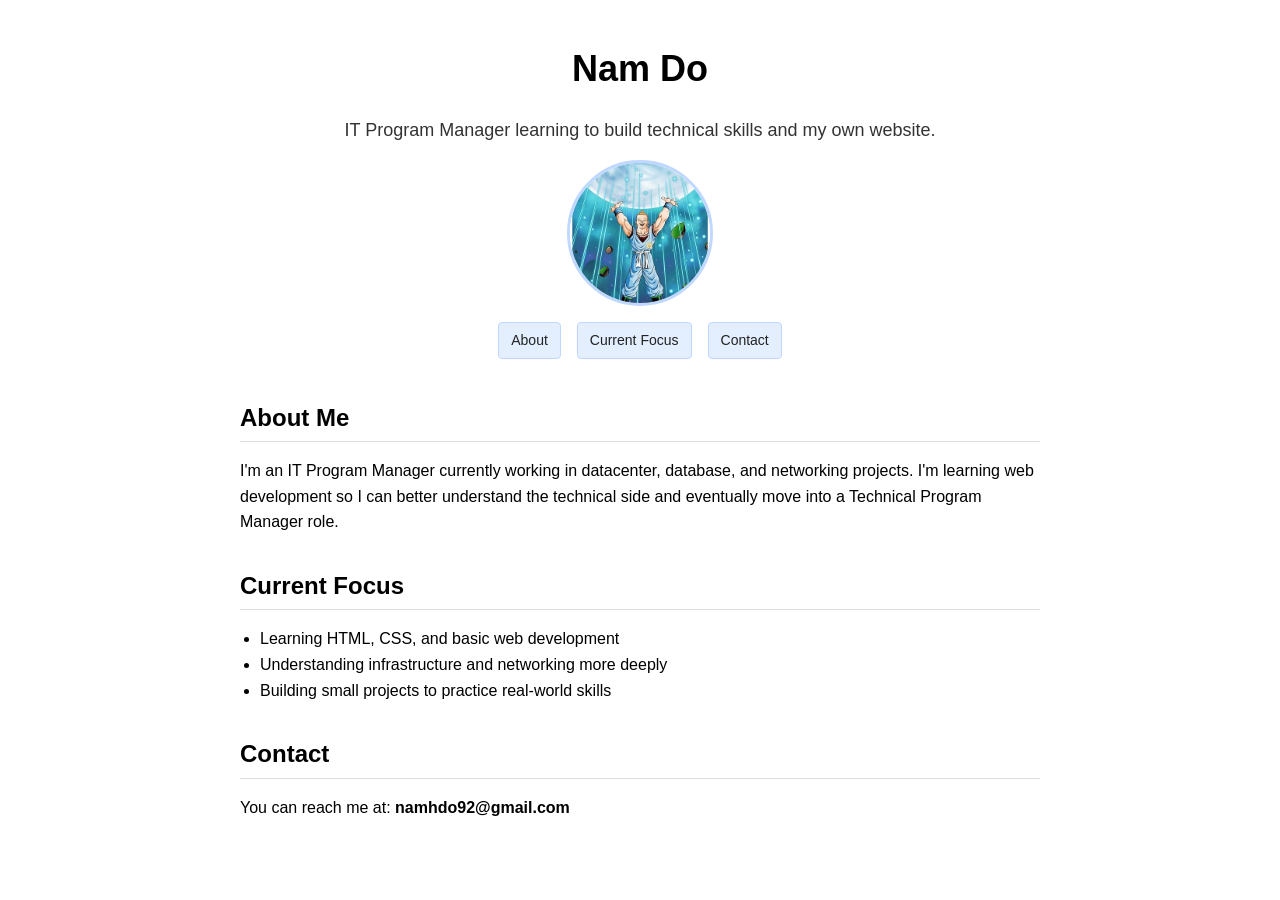
==== index.html @ 0db56769 "Add files via upload" ====
<link rel="stylesheet" href="styles.css">
<body>
    <header>
        <h1>Nam Do</h1>
        <p>IT Program Manager learning to build technical skills and my own website.</p>
      
        <img src="profile.jpg" alt="Photo of Nam Do" class="profile-photo">
      
        <nav>
          <a href="#about">About</a>
          <a href="#focus">Current Focus</a>
          <a href="#contact">Contact</a>
        </nav>
      </header>
      
  
    <main>
      <section id="about">
        <h2>About Me</h2>
        <p>
          I'm an IT Program Manager currently working in datacenter, database, and networking projects.
          I'm learning web development so I can better understand the technical side and eventually move
          into a Technical Program Manager role.
        </p>
      </section>
  
      <section id="focus">
        <h2>Current Focus</h2>
        <ul>
          <li>Learning HTML, CSS, and basic web development</li>
          <li>Understanding infrastructure and networking more deeply</li>
          <li>Building small projects to practice real-world skills</li>
        </ul>
      </section>
  
      <section id="contact">
        <h2>Contact</h2>
        <p>You can reach me at: <strong>namhdo92@gmail.com</strong></p>
      </section>
    </main>
  </body>
---- styles.css ----
body {
    font-family: Arial, sans-serif;
    max-width: 800px;
    margin: 40px auto;
    line-height: 1.6;
    padding: 0 16px;
  }
  
  header {
    text-align: center;
    margin-bottom: 40px;
  }
  
  h1 {
    font-size: 36px;
    margin-bottom: 8px;
  }
  
  header p {
    font-size: 18px;
    color: #333;
    margin-bottom: 16px;
  }
  
  /* New: navigation bar */
  nav {
    display: flex;
    justify-content: center;
    gap: 16px;
    margin-bottom: 24px;
  }
  
  nav a {
    text-decoration: none;
    padding: 6px 12px;
    border-radius: 4px;
    border: 1px solid #c0d8ff;
    background-color: #e3efff;
    color: #222;
    font-size: 14px;
  }
  
  nav a:hover {
    background-color: #c9ddff;
  }
  
  section {
    margin-bottom: 32px;
  }
  
  h2 {
    font-size: 24px;
    margin-bottom: 8px;
    border-bottom: 1px solid #ddd;
    padding-bottom: 4px;
  }
  
  ul {
    padding-left: 20px;
  }
  .profile-photo {
    width: 140px;
    height: 140px;
    border-radius: 50%;
    object-fit: cover;
    display: block;
    margin: 16px auto;
    border: 3px solid #c0d8ff;
  }
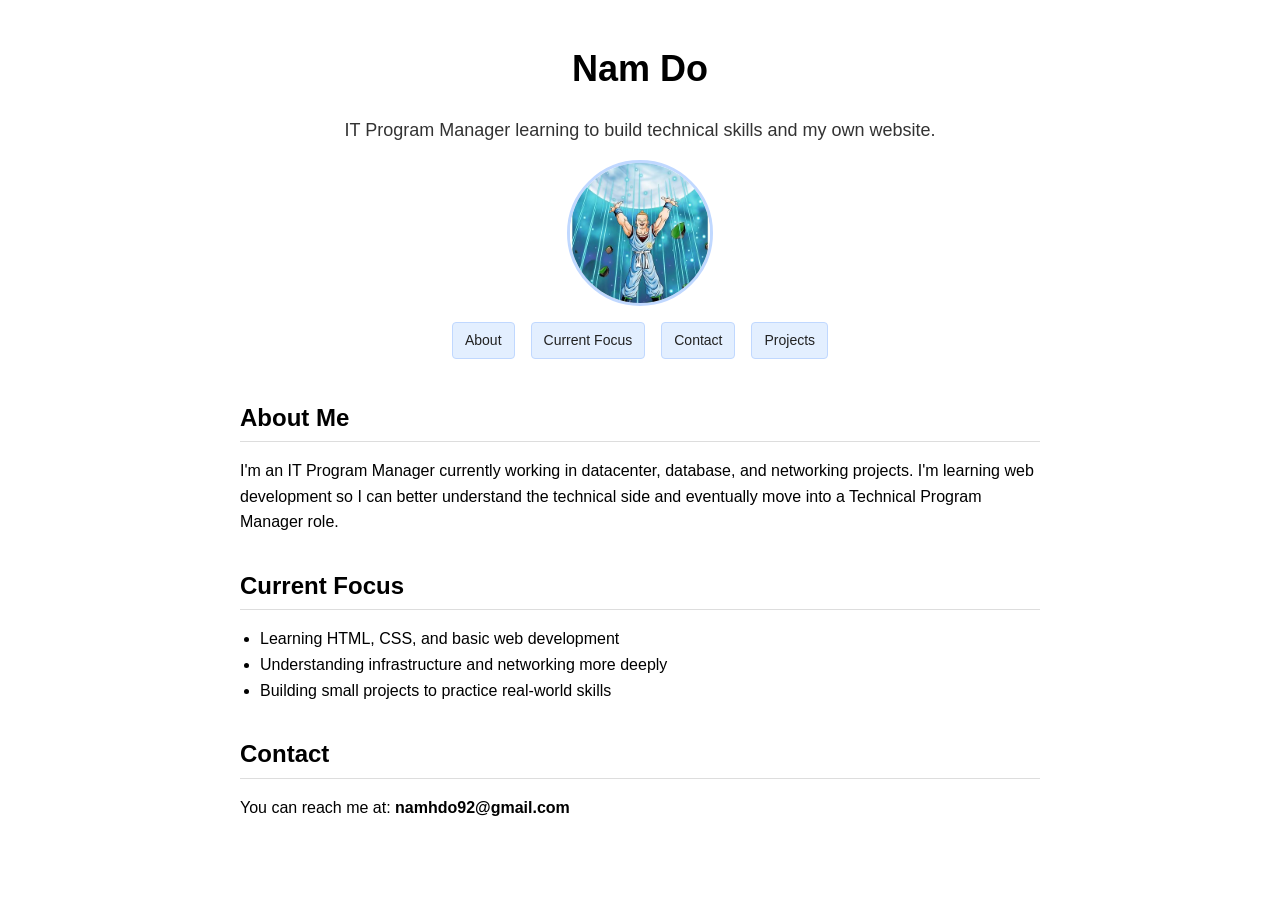
==== commit 8eb5e71b: "Add files via upload" ====
--- a/index.html
+++ b/index.html
@@ -10,6 +10,7 @@
           <a href="#about">About</a>
           <a href="#focus">Current Focus</a>
           <a href="#contact">Contact</a>
+          <a href="projects.html">Projects</a>
         </nav>
       </header>
       
--- a/styles.css
+++ b/styles.css
@@ -67,6 +67,29 @@
     margin: 16px auto;
     border: 3px solid #c0d8ff;
   }
+  .project-card {
+    border: 1px solid #ddd;
+    border-radius: 8px;
+    padding: 16px 20px;
+    margin-bottom: 20px;
+    background-color: #fafbff;
+    box-shadow: 0 1px 2px rgba(15, 23, 42, 0.08);
+  }
+  
+  .project-card h3 {
+    margin-top: 0;
+    margin-bottom: 8px;
+  }
+  
+  .project-card p {
+    margin-bottom: 8px;
+  }
+  
+  .project-card ul {
+    margin: 0;
+    padding-left: 20px;
+  }
+  
   
   
   
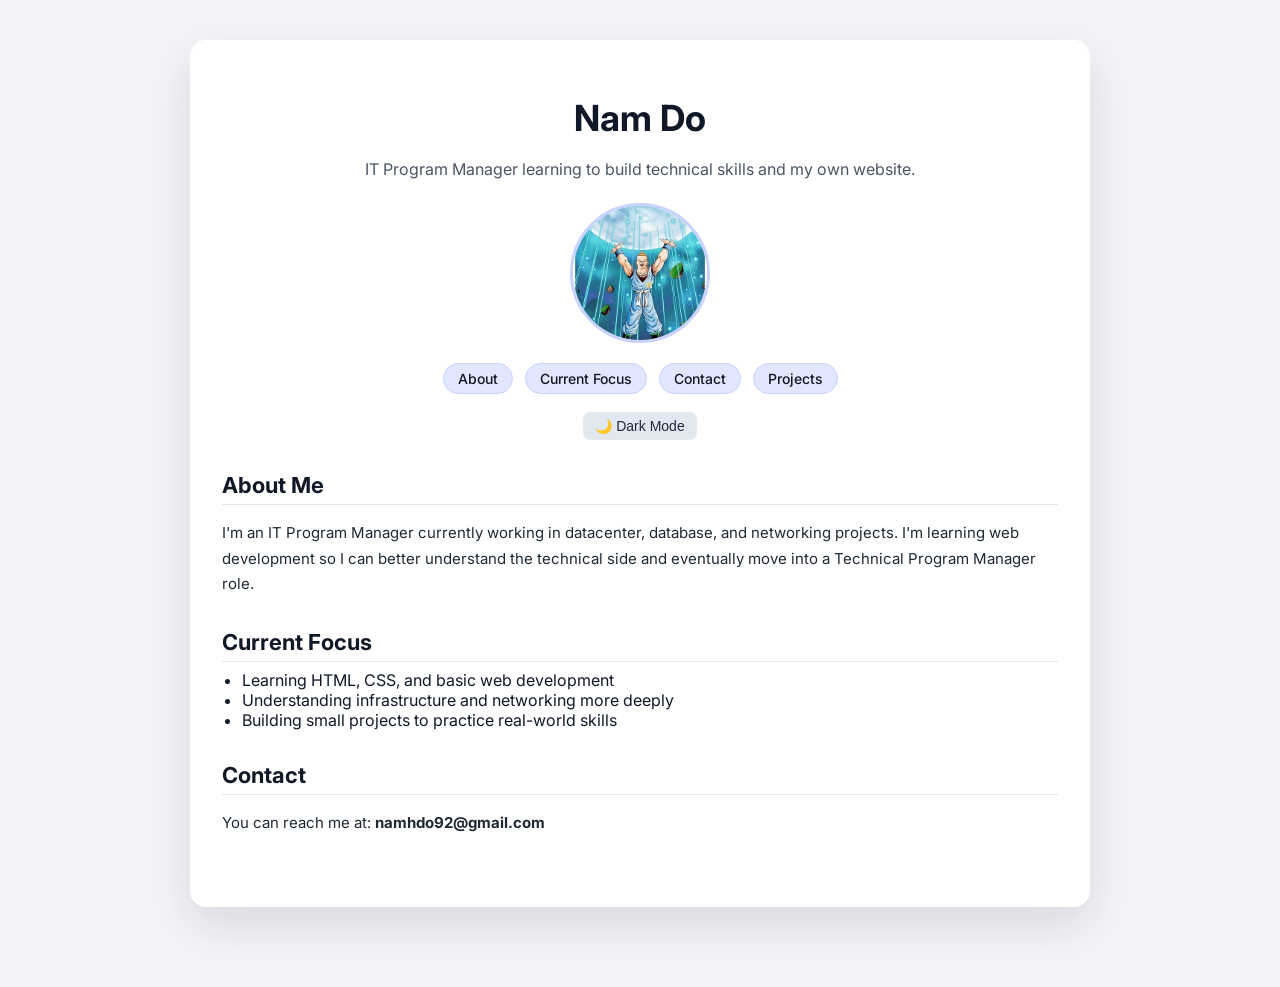
==== commit b14fa8a7: "Add files via upload" ====
--- a/index.html
+++ b/index.html
@@ -1,20 +1,37 @@
-<link rel="stylesheet" href="styles.css">
+<!DOCTYPE html>
+<html lang="en">
+<head>
+  <meta charset="UTF-8" />
+  <title>Nam Do – Personal Site</title>
+
+  <!-- Modern Inter font -->
+  <link rel="preconnect" href="https://fonts.googleapis.com">
+  <link rel="preconnect" href="https://fonts.gstatic.com" crossorigin>
+  <link href="https://fonts.googleapis.com/css2?family=Inter:wght@400;500;600;700&display=swap" rel="stylesheet">
+
+  <!-- Your stylesheet -->
+  <link rel="stylesheet" href="styles.css" />
+</head>
+
 <body>
+  <div class="page">
     <header>
-        <h1>Nam Do</h1>
-        <p>IT Program Manager learning to build technical skills and my own website.</p>
-      
-        <img src="profile.jpg" alt="Photo of Nam Do" class="profile-photo">
-      
-        <nav>
-          <a href="#about">About</a>
-          <a href="#focus">Current Focus</a>
-          <a href="#contact">Contact</a>
-          <a href="projects.html">Projects</a>
-        </nav>
-      </header>
-      
-  
+      <h1>Nam Do</h1>
+      <p>IT Program Manager learning to build technical skills and my own website.</p>
+
+      <img src="profile.jpg" alt="Photo of Nam Do" class="profile-photo">
+
+      <nav>
+        <a href="#about">About</a>
+        <a href="#focus">Current Focus</a>
+        <a href="#contact">Contact</a>
+        <a href="projects.html">Projects</a>
+      </nav>
+
+      <!-- Dark mode toggle button -->
+      <button id="theme-toggle" class="theme-toggle">🌙 Dark Mode</button>
+    </header>
+
     <main>
       <section id="about">
         <h2>About Me</h2>
@@ -24,7 +41,7 @@
           into a Technical Program Manager role.
         </p>
       </section>
-  
+
       <section id="focus">
         <h2>Current Focus</h2>
         <ul>
@@ -33,12 +50,42 @@
           <li>Building small projects to practice real-world skills</li>
         </ul>
       </section>
-  
+
       <section id="contact">
         <h2>Contact</h2>
         <p>You can reach me at: <strong>namhdo92@gmail.com</strong></p>
       </section>
     </main>
-  </body>
+  </div>
+
+  <!-- Dark mode script (JS belongs in HTML, NOT in CSS) -->
+  <script>
+    const button = document.getElementById("theme-toggle");
+
+    if (button) {
+      // Load saved mode on page load
+      if (localStorage.getItem("theme") === "dark") {
+        document.body.classList.add("dark");
+        button.textContent = "☀️ Light Mode";
+      }
+
+      button.addEventListener("click", () => {
+        document.body.classList.toggle("dark");
+
+        if (document.body.classList.contains("dark")) {
+          button.textContent = "☀️ Light Mode";
+          localStorage.setItem("theme", "dark");
+        } else {
+          button.textContent = "🌙 Dark Mode";
+          localStorage.setItem("theme", "light");
+        }
+      });
+    }
+  </script>
+</body>
+</html>
+
+
+
   
   
--- a/styles.css
+++ b/styles.css
@@ -1,14 +1,33 @@
-body {
-    font-family: Arial, sans-serif;
-    max-width: 800px;
-    margin: 40px auto;
-    line-height: 1.6;
-    padding: 0 16px;
-  }
+/* Global layout & typography */
+
+* {
+    box-sizing: border-box;
+  }
+  
+  body {
+    margin: 0;
+    padding: 0;
+    font-family: "Inter", system-ui, -apple-system, BlinkMacSystemFont, "Segoe UI", sans-serif;
+    background: #f3f4f8;
+    color: #111827;
+  }
+  
+  /* White card container around the content */
+  
+  .page {
+    max-width: 900px;
+    margin: 40px auto 80px;
+    padding: 32px 32px 40px;
+    background: #ffffff;
+    border-radius: 16px;
+    box-shadow: 0 18px 45px rgba(15, 23, 42, 0.12);
+  }
+  
+  /* Header & hero */
   
   header {
     text-align: center;
-    margin-bottom: 40px;
+    margin-bottom: 32px;
   }
   
   h1 {
@@ -17,78 +36,176 @@
   }
   
   header p {
-    font-size: 18px;
-    color: #333;
-    margin-bottom: 16px;
-  }
-  
-  /* New: navigation bar */
-  nav {
-    display: flex;
-    justify-content: center;
-    gap: 16px;
-    margin-bottom: 24px;
-  }
-  
-  nav a {
-    text-decoration: none;
-    padding: 6px 12px;
-    border-radius: 4px;
-    border: 1px solid #c0d8ff;
-    background-color: #e3efff;
-    color: #222;
-    font-size: 14px;
-  }
-  
-  nav a:hover {
-    background-color: #c9ddff;
-  }
-  
-  section {
-    margin-bottom: 32px;
-  }
-  
-  h2 {
-    font-size: 24px;
-    margin-bottom: 8px;
-    border-bottom: 1px solid #ddd;
-    padding-bottom: 4px;
-  }
-  
-  ul {
-    padding-left: 20px;
-  }
+    font-size: 16px;
+    color: #4b5563;
+    margin-bottom: 20px;
+  }
+  
+  /* Profile photo */
+  
   .profile-photo {
     width: 140px;
     height: 140px;
     border-radius: 50%;
     object-fit: cover;
     display: block;
-    margin: 16px auto;
-    border: 3px solid #c0d8ff;
-  }
+    margin: 12px auto 20px;
+    border: 3px solid #c7d2fe;
+  }
+  
+  /* Navigation buttons */
+  
+  nav {
+    display: flex;
+    justify-content: center;
+    gap: 12px;
+    flex-wrap: wrap;
+    margin-bottom: 8px;
+  }
+  
+  nav a {
+    text-decoration: none;
+    padding: 6px 14px;
+    border-radius: 999px;
+    border: 1px solid #c7d2fe;
+    background-color: #e0e7ff;
+    color: #111827;
+    font-size: 14px;
+    font-weight: 500;
+    transition: background-color 0.15s ease, transform 0.1s ease, box-shadow 0.15s ease;
+  }
+  
+  nav a:hover {
+    background-color: #c7d2fe;
+    box-shadow: 0 3px 6px rgba(37, 99, 235, 0.25);
+    transform: translateY(-1px);
+  }
+  
+  /* Sections */
+  
+  main {
+    margin-top: 24px;
+  }
+  
+  section {
+    margin-bottom: 32px;
+  }
+  
+  h2 {
+    font-size: 22px;
+    margin-bottom: 8px;
+    border-bottom: 1px solid #e5e7eb;
+    padding-bottom: 6px;
+  }
+  
+  p {
+    font-size: 15px;
+    line-height: 1.7;
+    color: #1f2933;
+  }
+  
+  ul {
+    padding-left: 20px;
+    margin: 8px 0 0;
+  }
+  
+  /* Projects page cards */
+  
   .project-card {
-    border: 1px solid #ddd;
-    border-radius: 8px;
-    padding: 16px 20px;
-    margin-bottom: 20px;
-    background-color: #fafbff;
-    box-shadow: 0 1px 2px rgba(15, 23, 42, 0.08);
+    border: 1px solid #e5e7eb;
+    border-radius: 12px;
+    padding: 16px 18px;
+    margin-bottom: 18px;
+    background-color: #f9fafb;
+    box-shadow: 0 8px 20px rgba(15, 23, 42, 0.06);
   }
   
   .project-card h3 {
     margin-top: 0;
-    margin-bottom: 8px;
+    margin-bottom: 6px;
+    font-size: 18px;
   }
   
   .project-card p {
-    margin-bottom: 8px;
+    margin-bottom: 6px;
   }
   
   .project-card ul {
     margin: 0;
-    padding-left: 20px;
-  }
+    padding-left: 18px;
+  }
+  
+  /* Small screen tweaks */
+  
+  @media (max-width: 640px) {
+    .page {
+      margin: 16px auto 40px;
+      padding: 20px 16px 28px;
+      border-radius: 12px;
+    }
+  
+    h1 {
+      font-size: 28px;
+    }
+  
+    header p {
+      font-size: 15px;
+    }
+  }
+  
+  /* ------------ DARK MODE ---------------- */
+  
+  body.dark {
+    background: #0f172a;
+    color: #e2e8f0;
+  }
+  
+  body.dark .page {
+    background: #1e293b;
+    box-shadow: 0 18px 45px rgba(0, 0, 0, 0.4);
+  }
+  
+  body.dark h1,
+  body.dark h2,
+  body.dark h3 {
+    color: #f1f5f9;
+  }
+  
+  body.dark p,
+  body.dark li {
+    color: #e2e8f0;
+  }
+  
+  body.dark nav a {
+    background-color: #334155;
+    border-color: #475569;
+    color: #e2e8f0;
+  }
+  
+  body.dark nav a:hover {
+    background-color: #475569;
+  }
+  
+  /* Dark mode toggle button */
+  
+  .theme-toggle {
+    margin-top: 10px;
+    padding: 6px 12px;
+    border-radius: 8px;
+    border: none;
+    cursor: pointer;
+    background: #e2e8f0;
+    color: #1e293b;
+    font-size: 14px;
+  }
+  
+  body.dark .theme-toggle {
+    background: #334155;
+    color: #e2e8f0;
+  }
+  
+  
+  
   
   
   
